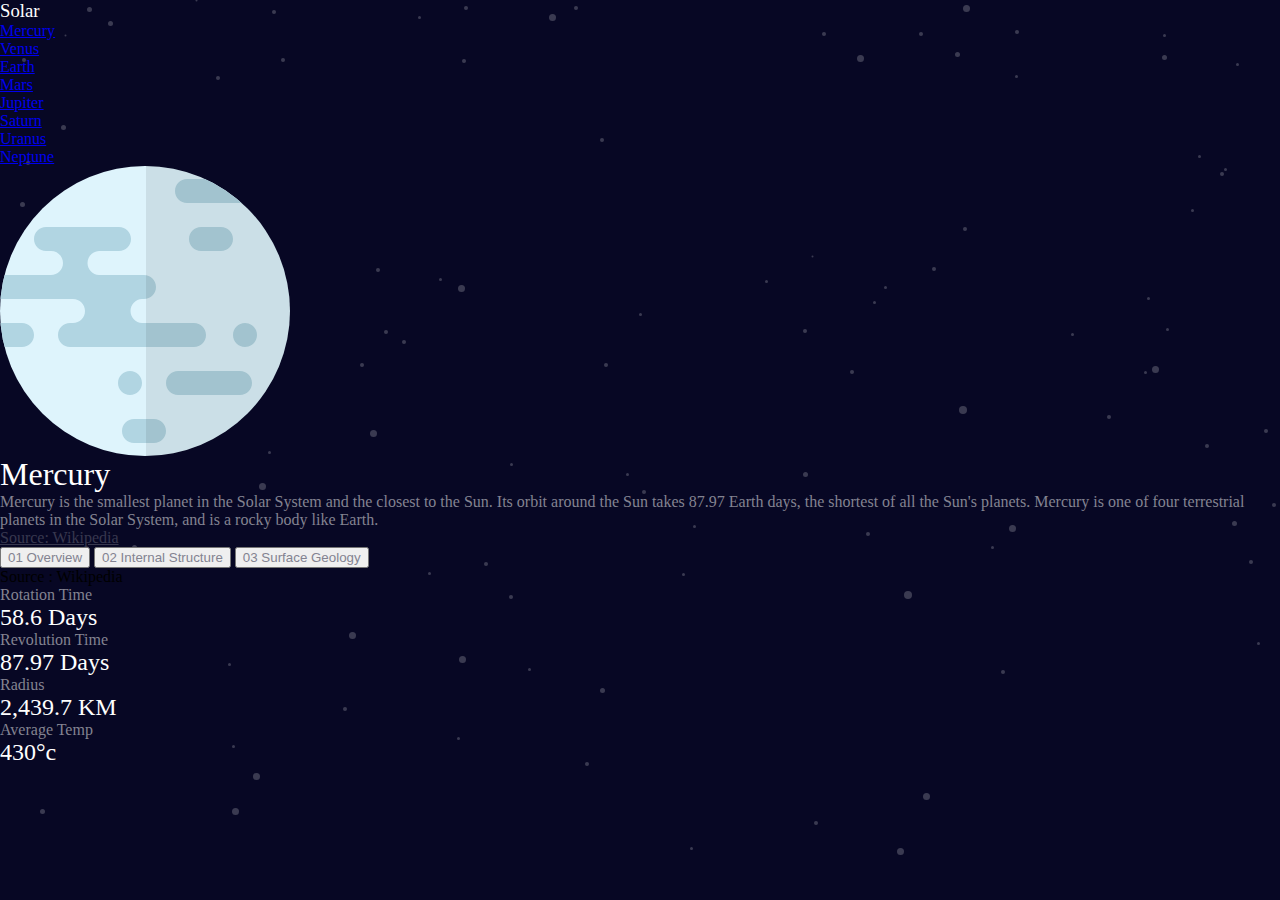
==== index.html @ 9b6a4472 "add basic text coloring, and a basic button styles" ====
<!DOCTYPE html>
<html lang="en">
<head>
  <meta charset="UTF-8">
  <meta name="viewport" content="width=device-width, initial-scale=1.0">
  <title>Solar</title>
  <link rel="stylesheet" href="css/main.css">
</head>
<body style="background-image: url('assets/background-stars.svg');">
  <section class="main-container">
 <nav>
   <h3>Solar</h3>
   <ul>
     <li><a href="index.html">Mercury</a></li>
     <li><a href="venus.html">Venus</a></li>
     <li><a href="earth.html">Earth</a></li>
     <li><a href="mars.html">Mars</a></li>
     <li><a href="jupiter.html">Jupiter</a></li>
     <li><a href="saturn.html">Saturn</a></li>
     <li><a href="uranus.html">Uranus</a></li>
     <li><a href="neptune.html">Neptune</a></li>
   </ul>
 </nav>
 
 
 <article class="main-content">
   <div class="planetframes">
     <img style="display: block;"  id="overview" src="/assets/planet-mercury.svg" alt="">
     <img style="display: none;" id="internal" src="assets/planet-mercury-internal.svg" alt="">
     <img style="display: none;" id="surface" src="assets/geology-mercury.png" alt="">
   </div>
  <div class="content-card">
   <h1>Mercury</h1>
   
   <p id="outline"> Mercury is the smallest planet in the Solar System and the closest 
    to the Sun. Its orbit around the Sun takes 87.97 Earth days, the 
    shortest of all the Sun's planets. Mercury is one of four terrestrial 
    planets in the Solar System, and is a rocky body like Earth.</p>
    
    <!--This content will be revealed with a JS event tied to the buttons below it. Remove inline styles prior to styling-->
    
    <p id="interior" style="display: none;"> Mercury appears to have a solid silicate crust and mantle overlying a 
      solid, iron sulfide outer core layer, a deeper liquid core layer, and 
      a solid inner core. The planet's density is the second highest in the 
      Solar System at 5.427 g/cm3 , only slightly less than Earth's density.</p>

    <!--This content will be revealed with a JS event tied to the buttons below it. Remove inline styles prior to styling-->

    <p id="geology" style="display: none;">Mercury's surface is similar in appearance to that of the Moon, showing 
      extensive mare-like plains and heavy cratering, indicating that it has 
      been geologically inactive for billions of years. It is more heterogeneous 
      than either Mars's or the Moon’s.</p>

    <p><a href="https://en.wikipedia.org/wiki/Mercury_(planet)">Source: Wikipedia</a></p>
    <button id="one">01 Overview</button>
    <button id="two">02 Internal Structure</button>
    <button id="three">03 Surface Geology</button>
    </div>
 </article>

  Source : Wikipedia <!-- URL: https://en.wikipedia.org/wiki/Mercury_(planet)#Surface_geology -->

 <div class="fact-card-container">
   <div class="fcard">
    <p>Rotation Time</p> 
    <h2>58.6 Days</h2>
   </div>

   <div class="fcard">
    <p>Revolution Time</p> 
    <h2>87.97 Days</h2>
   </div>

   <div class="fcard">
    <p>Radius</p> 
    <h2>2,439.7 KM</h2>
   </div>

   <div class="fcard">
    <p>Average Temp</p> 
    <h2>430°c</h2>
   </div>
 </div>
  
  </section>
  <script src="cross-section.js"></script>
</body>
</html>
---- css/main.css ----
html {
  box-sizing: border-box;
  font-size: 16px;
}

*, *:before, *:after {
  box-sizing: inherit;
}

body, h1, h2, h3, h4, h5, h6, p, ol, ul {
  margin: 0;
  padding: 0;
  font-weight: normal;
}

ol, ul {
  list-style: none;
}

img {
  max-width: 100%;
  height: auto;
}

body {
  background-color: #070724;
  border-color: #38384F;
}

h1, h2, h3 {
  color: #ffffffff;
}

p, li, button {
  color: #838391;
}

p a {
  color: #38384F;
}

button:hover {
  background-color: #2D68F0;
}

/*# sourceMappingURL=main.css.map */
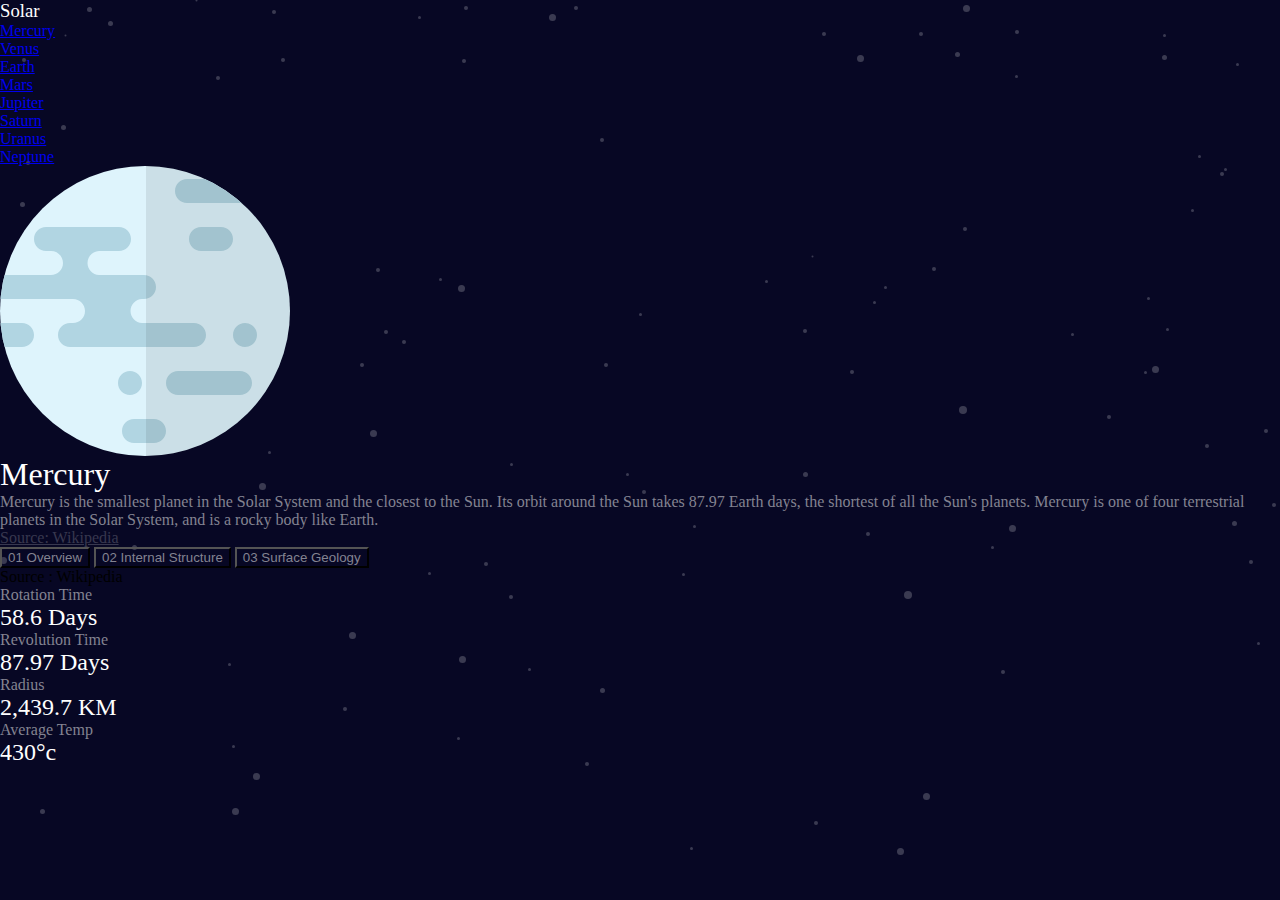
==== commit 68274c0a: "quality of life button styling, remove background, add mercury-specific colors for hover" ====
--- a/index.html
+++ b/index.html
@@ -52,9 +52,9 @@
       than either Mars's or the Moon’s.</p>
 
     <p><a href="https://en.wikipedia.org/wiki/Mercury_(planet)">Source: Wikipedia</a></p>
-    <button id="one">01 Overview</button>
-    <button id="two">02 Internal Structure</button>
-    <button id="three">03 Surface Geology</button>
+    <button type="button" value="button" id="one">01 Overview</button>
+    <button type="button" value="button" id="two">02 Internal Structure</button>
+    <button type="button" value="button" id="three">03 Surface Geology</button>
     </div>
  </article>
 
--- a/css/main.css
+++ b/css/main.css
@@ -39,6 +39,10 @@
   color: #38384F;
 }
 
+button {
+  background: none;
+}
+
 button:hover {
   background-color: #2D68F0;
 }
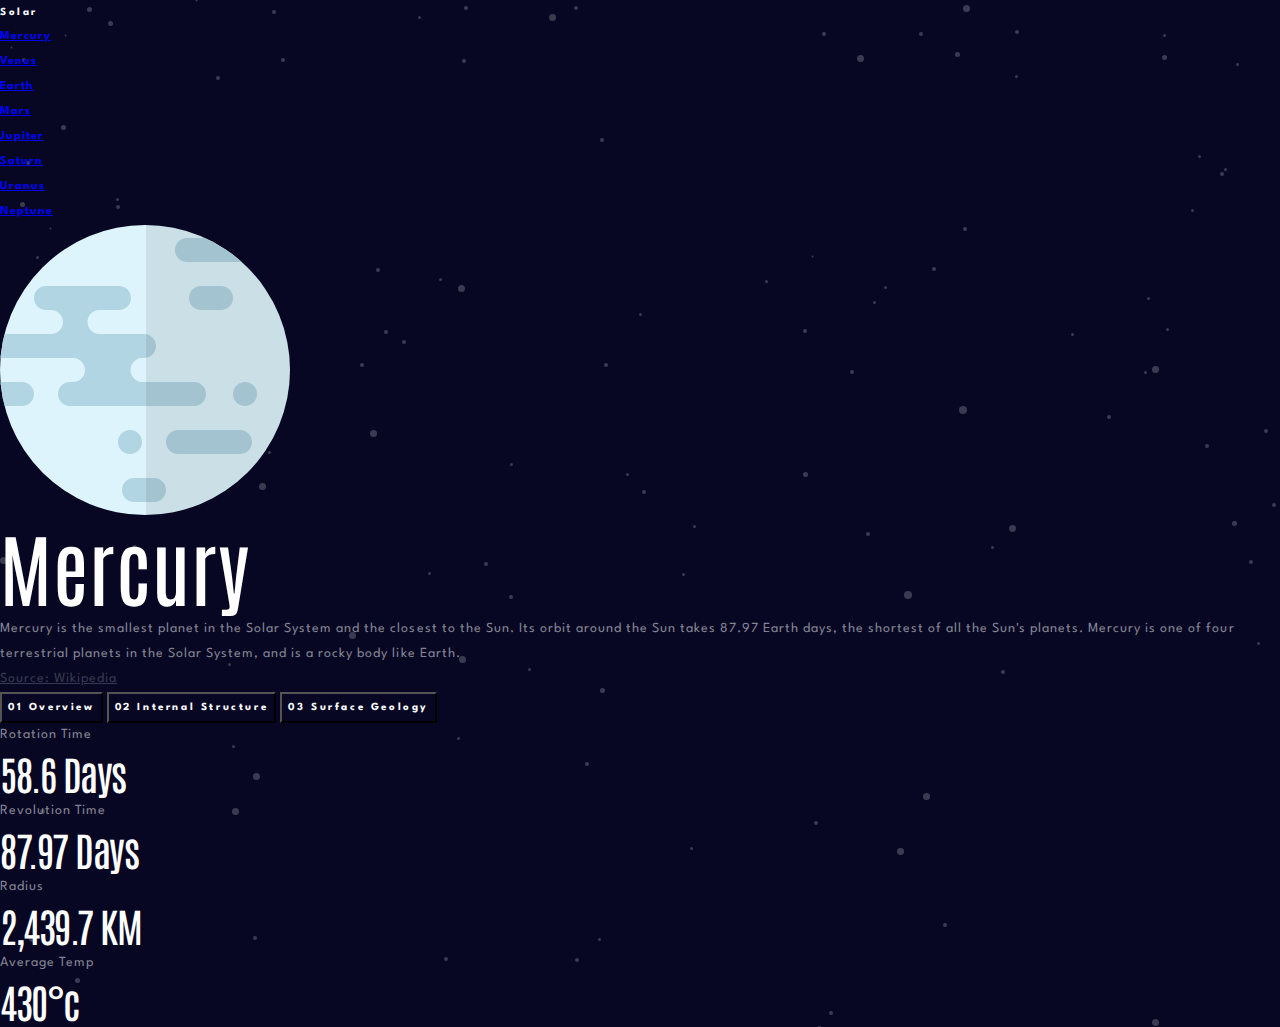
==== commit 34949330: "add typography styles for headings , navigation, and body text" ====
--- a/index.html
+++ b/index.html
@@ -11,14 +11,14 @@
  <nav>
    <h3>Solar</h3>
    <ul>
-     <li><a href="index.html">Mercury</a></li>
-     <li><a href="venus.html">Venus</a></li>
-     <li><a href="earth.html">Earth</a></li>
-     <li><a href="mars.html">Mars</a></li>
-     <li><a href="jupiter.html">Jupiter</a></li>
-     <li><a href="saturn.html">Saturn</a></li>
-     <li><a href="uranus.html">Uranus</a></li>
-     <li><a href="neptune.html">Neptune</a></li>
+     <li><a href="index.html"> <h4>Mercury</h4></a></li>
+     <li><a href="venus.html"> <h4>Venus</h4></a></li>
+     <li><a href="earth.html"> <h4>Earth</h4></a></li>
+     <li><a href="mars.html"> <h4>Mars</h4></a></li>
+     <li><a href="jupiter.html"> <h4>Jupiter</h4></a></li>
+     <li><a href="saturn.html"> <h4>Saturn</h4></a></li>
+     <li><a href="uranus.html"> <h4>Uranus</h4></a></li>
+     <li><a href="neptune.html"> <h4>Neptune</h4></a></li>
    </ul>
  </nav>
  
@@ -52,13 +52,12 @@
       than either Mars's or the Moon’s.</p>
 
     <p><a href="https://en.wikipedia.org/wiki/Mercury_(planet)">Source: Wikipedia</a></p>
-    <button type="button" value="button" id="one">01 Overview</button>
-    <button type="button" value="button" id="two">02 Internal Structure</button>
-    <button type="button" value="button" id="three">03 Surface Geology</button>
+    <button type="button" value="button" id="one"><h3>01 Overview</h3></button>
+    <button type="button" value="button" id="two"> <h3>02 Internal Structure</h3></button>
+    <button type="button" value="button" id="three"> <h3>03 Surface Geology</h3></button>
     </div>
  </article>
 
-  Source : Wikipedia <!-- URL: https://en.wikipedia.org/wiki/Mercury_(planet)#Surface_geology -->
 
  <div class="fact-card-container">
    <div class="fcard">
--- a/css/main.css
+++ b/css/main.css
@@ -1,3 +1,4 @@
+@import url("https://fonts.googleapis.com/css2?family=Antonio:wght@500&family=Spartan:wght@400;700&display=swap");
 html {
   box-sizing: border-box;
   font-size: 16px;
@@ -20,6 +21,45 @@
 img {
   max-width: 100%;
   height: auto;
+}
+
+h1 {
+  font-family: "Antonio", serif;
+  font-weight: 500;
+  font-size: 5rem;
+  line-height: 6.4rem;
+}
+
+h2 {
+  font-family: "Antonio", serif;
+  font-weight: 500;
+  font-size: 2.5rem;
+  line-height: 3.2rem;
+  letter-spacing: -0.09rem;
+}
+
+h3 {
+  font-family: "Spartan", serif;
+  font-weight: 700;
+  font-size: 0.68rem;
+  line-height: 1.56rem;
+  letter-spacing: 0.1625rem;
+}
+
+h4 {
+  font-family: "Spartan", serif;
+  font-weight: 700;
+  font-size: 0.75rem;
+  line-height: 1.56rem;
+  letter-spacing: 0.063rem;
+}
+
+body {
+  font-family: "Spartan", serif;
+  font-weight: 400;
+  font-size: 0.87rem;
+  line-height: 1.56rem;
+  letter-spacing: 0.063rem;
 }
 
 body {
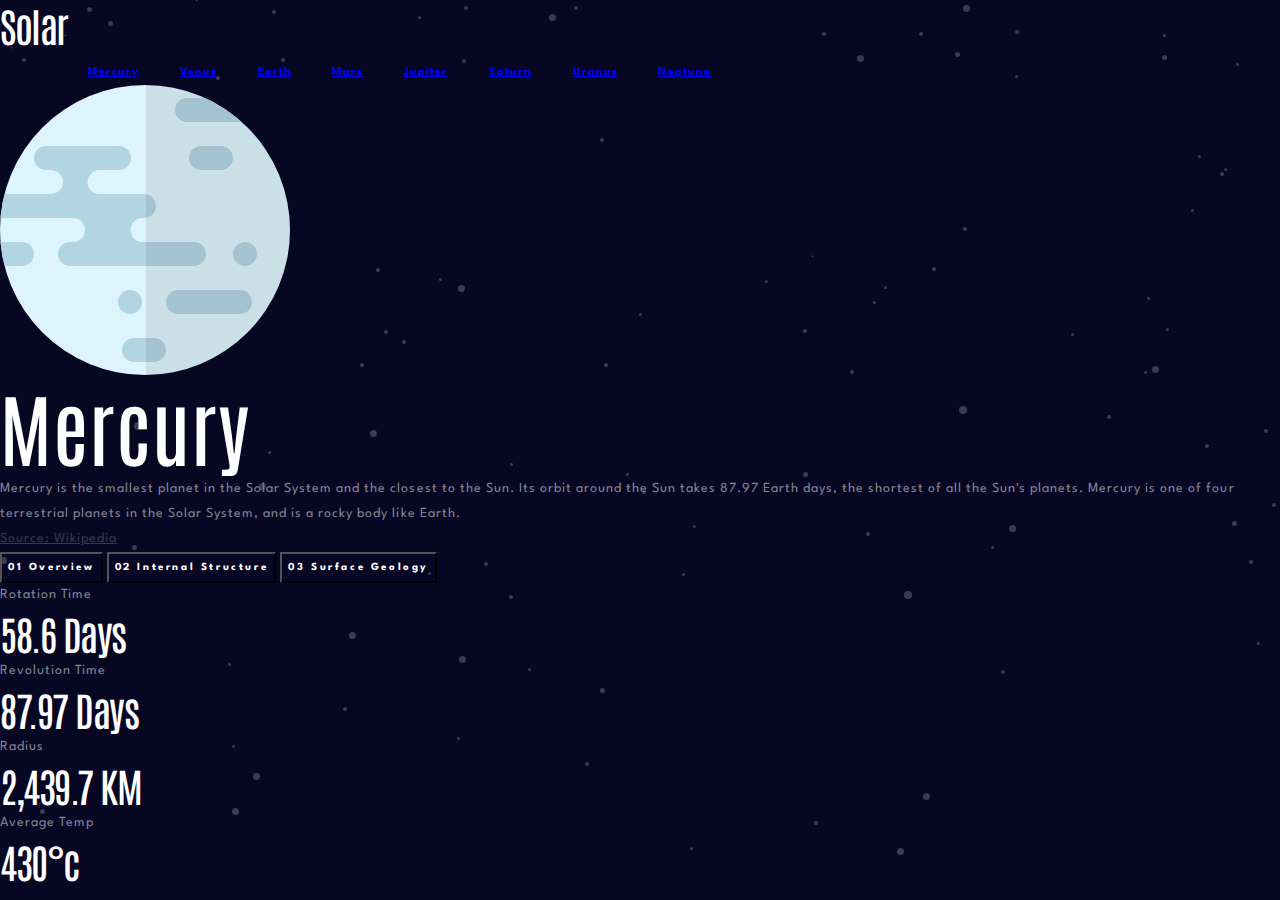
==== commit 7a131890: "begin nav bar layout" ====
--- a/index.html
+++ b/index.html
@@ -9,7 +9,7 @@
 <body style="background-image: url('assets/background-stars.svg');">
   <section class="main-container">
  <nav>
-   <h3>Solar</h3>
+   <h2>Solar</h2>
    <ul>
      <li><a href="index.html"> <h4>Mercury</h4></a></li>
      <li><a href="venus.html"> <h4>Venus</h4></a></li>
--- a/css/main.css
+++ b/css/main.css
@@ -21,6 +21,32 @@
 img {
   max-width: 100%;
   height: auto;
+}
+
+* {
+  box-sizing: border-box;
+}
+
+body {
+  display: flex;
+}
+
+nav {
+  display: flex;
+  height: 5.3rem;
+  flex-direction: row;
+  align-items: center;
+}
+nav h2 {
+  align-self: flex-start;
+}
+nav ul {
+  display: flex;
+  flex-direction: row;
+  align-self: flex-end;
+  height: 1.5rem;
+  width: 41.5rem;
+  justify-content: space-around;
 }
 
 h1 {
@@ -83,8 +109,12 @@
   background: none;
 }
 
+button:focus {
+  background-color: #419EBB;
+}
+
 button:hover {
-  background-color: #2D68F0;
+  background-color: #38384F;
 }
 
 /*# sourceMappingURL=main.css.map */
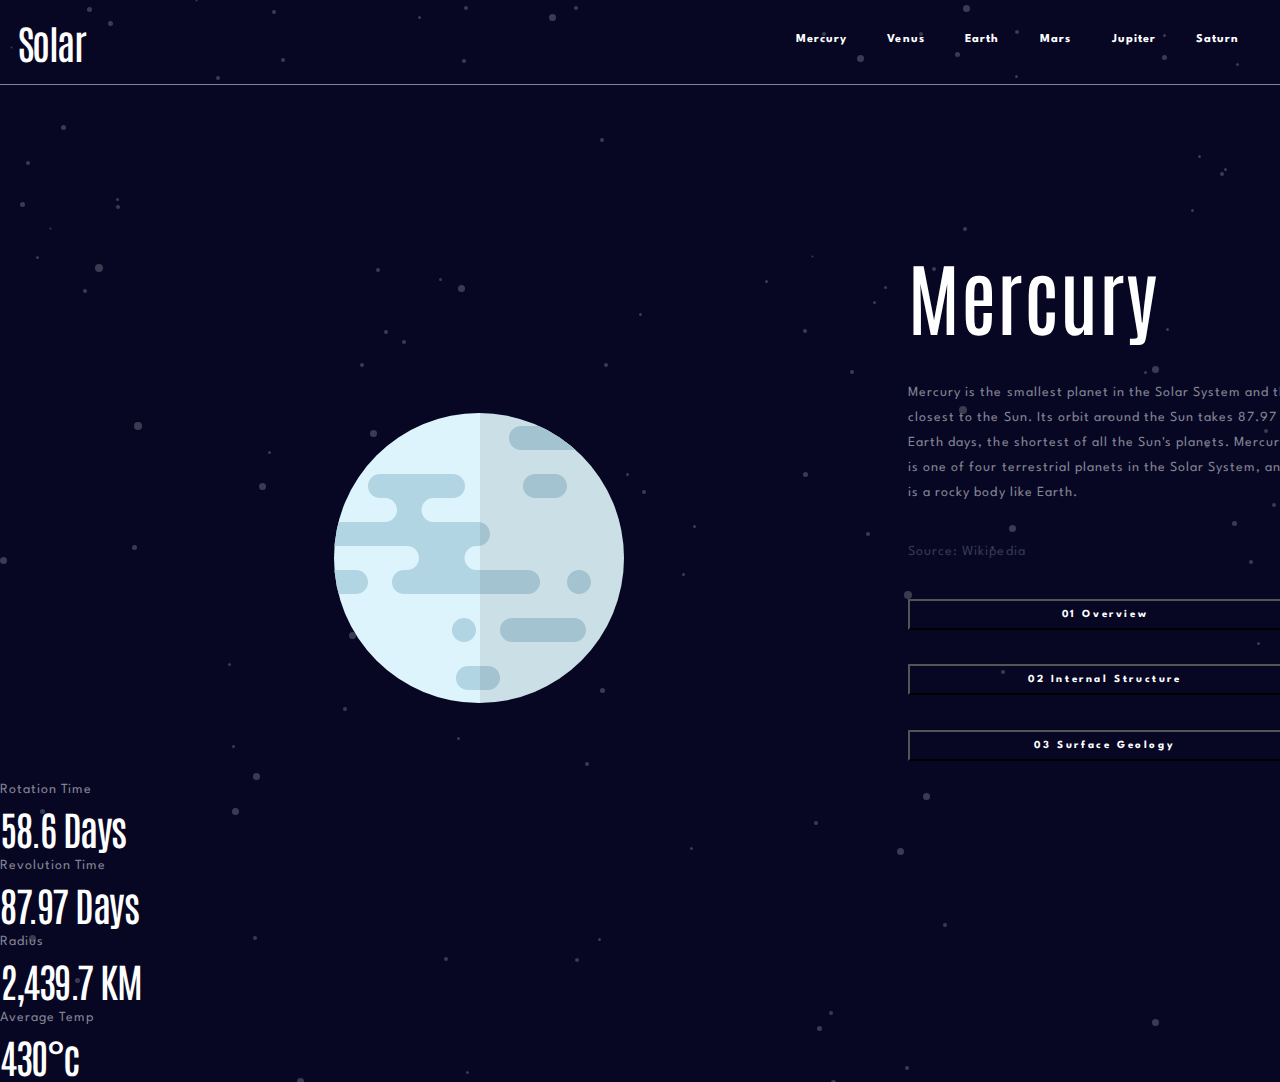
==== commit a488f436: "add layout for planet cut away images" ====
--- a/index.html
+++ b/index.html
@@ -27,7 +27,7 @@
    <div class="planetframes">
      <img style="display: block;"  id="overview" src="/assets/planet-mercury.svg" alt="">
      <img style="display: none;" id="internal" src="assets/planet-mercury-internal.svg" alt="">
-     <img style="display: none;" id="surface" src="assets/geology-mercury.png" alt="">
+     <img style="display: none;"  id="surface" src="assets/geology-mercury.png" alt="">
    </div>
   <div class="content-card">
    <h1>Mercury</h1>
--- a/css/main.css
+++ b/css/main.css
@@ -29,24 +29,64 @@
 
 body {
   display: flex;
+  width: 1440px;
+  height: 1024px;
 }
 
 nav {
   display: flex;
   height: 5.3rem;
   flex-direction: row;
+  justify-content: space-between;
   align-items: center;
 }
 nav h2 {
   align-self: flex-start;
+  justify-content: center;
+  margin-left: 1.1rem;
+  margin-top: 1.06rem;
 }
 nav ul {
   display: flex;
   flex-direction: row;
   align-self: flex-end;
+  align-items: center;
   height: 1.5rem;
   width: 41.5rem;
   justify-content: space-around;
+  margin-bottom: 1.98rem;
+}
+
+.main-content {
+  display: flex;
+  flex-direction: row;
+  width: 100%;
+}
+
+.planetframes {
+  margin-top: 20.5rem;
+  margin-left: 20.9rem;
+}
+.planetframes img {
+  width: 290px;
+  height: 290px;
+}
+.planetframes #surface {
+  z-index: 2;
+  height: 199px;
+  width: 163px;
+  margin-left: 30px;
+}
+
+.content-card {
+  display: flex;
+  flex-direction: column;
+  justify-content: space-around;
+  width: 393px;
+  height: 551px;
+  margin-left: 284px;
+  margin-top: 142px;
+  margin-right: 138px;
 }
 
 h1 {
@@ -93,6 +133,10 @@
   border-color: #38384F;
 }
 
+nav {
+  border-bottom: 0.5px solid #838391;
+}
+
 h1, h2, h3 {
   color: #ffffffff;
 }
@@ -103,6 +147,12 @@
 
 p a {
   color: #38384F;
+  text-decoration: none;
+}
+
+a {
+  color: #ffffffff;
+  text-decoration: none;
 }
 
 button {
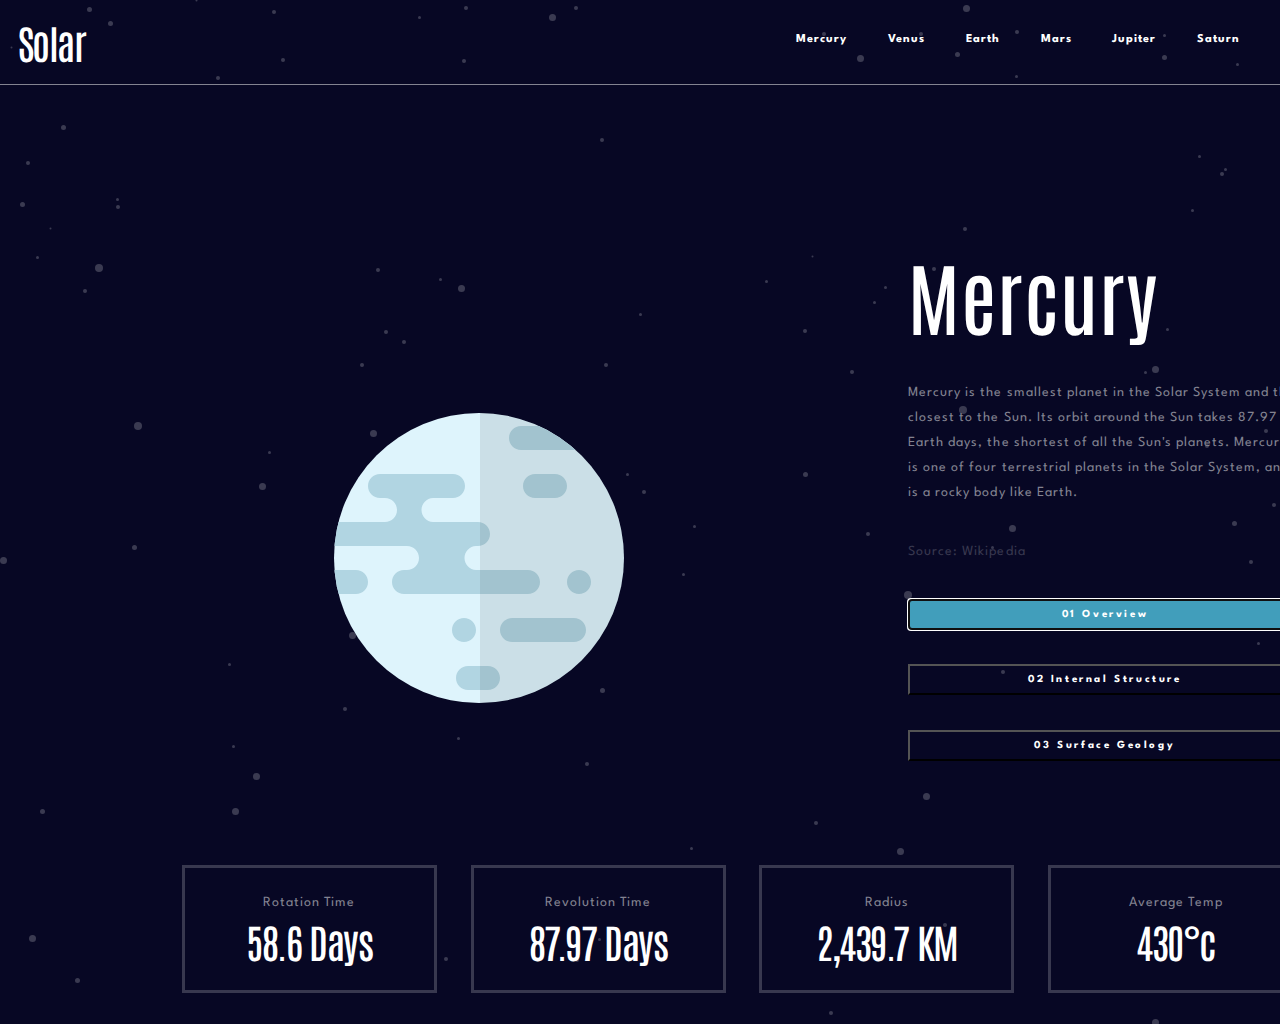
==== commit d485bb88: "refactor of button logic to not hide elements" ====
--- a/index.html
+++ b/index.html
@@ -52,7 +52,7 @@
       than either Mars's or the Moon’s.</p>
 
     <p><a href="https://en.wikipedia.org/wiki/Mercury_(planet)">Source: Wikipedia</a></p>
-    <button type="button" value="button" id="one"><h3>01 Overview</h3></button>
+    <button type="button" autofocus value="button" id="one"><h3>01 Overview</h3></button>
     <button type="button" value="button" id="two"> <h3>02 Internal Structure</h3></button>
     <button type="button" value="button" id="three"> <h3>03 Surface Geology</h3></button>
     </div>
--- a/css/main.css
+++ b/css/main.css
@@ -55,6 +55,10 @@
   width: 41.5rem;
   justify-content: space-around;
   margin-bottom: 1.98rem;
+}
+
+.main-container {
+  width: 100%;
 }
 
 .main-content {
@@ -89,6 +93,23 @@
   margin-right: 138px;
 }
 
+.fact-card-container {
+  display: flex;
+  flex-direction: row;
+  justify-content: space-around;
+  margin-top: 87px;
+  margin-right: 120px;
+  margin-left: 165px;
+}
+.fact-card-container .fcard {
+  display: flex;
+  flex-direction: column;
+  height: 128px;
+  width: 255px;
+  justify-content: center;
+  text-align: center;
+}
+
 h1 {
   font-family: "Antonio", serif;
   font-weight: 500;
@@ -137,11 +158,19 @@
   border-bottom: 0.5px solid #838391;
 }
 
-h1, h2, h3 {
+.fcard {
+  border: 3px solid #38384F;
+}
+
+h1,
+h2,
+h3 {
   color: #ffffffff;
 }
 
-p, li, button {
+p,
+li,
+button {
   color: #838391;
 }
 
@@ -162,6 +191,9 @@
 button:focus {
   background-color: #419EBB;
 }
+button:focus #one {
+  background: none;
+}
 
 button:hover {
   background-color: #38384F;
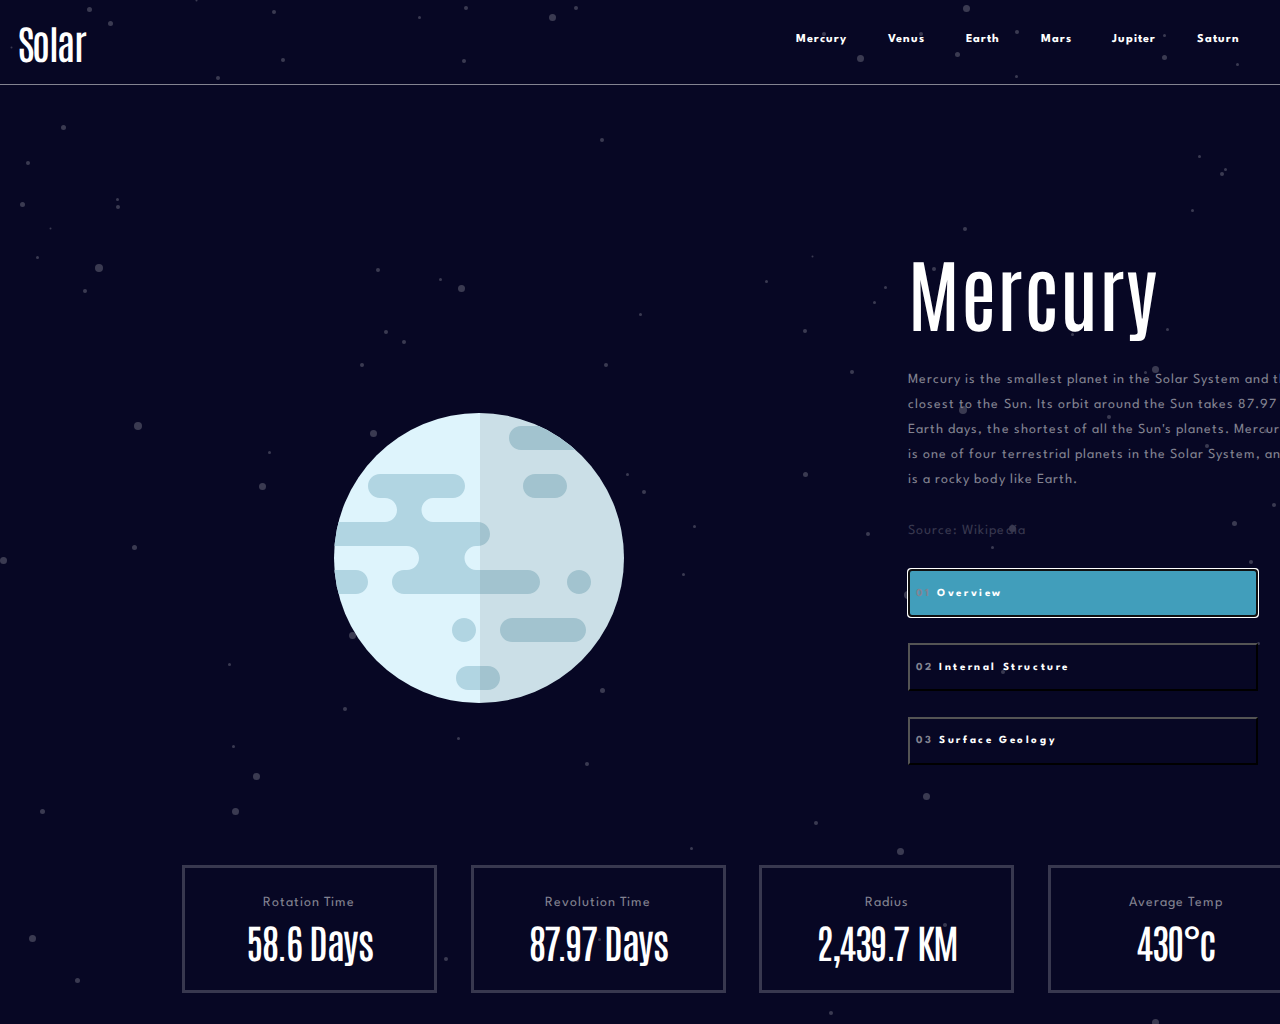
==== commit 52793b55: "begin button styling" ====
--- a/index.html
+++ b/index.html
@@ -52,9 +52,9 @@
       than either Mars's or the Moon’s.</p>
 
     <p><a href="https://en.wikipedia.org/wiki/Mercury_(planet)">Source: Wikipedia</a></p>
-    <button type="button" autofocus value="button" id="one"><h3>01 Overview</h3></button>
-    <button type="button" value="button" id="two"> <h3>02 Internal Structure</h3></button>
-    <button type="button" value="button" id="three"> <h3>03 Surface Geology</h3></button>
+    <button type="button" autofocus value="button" id="one"><h3> <span>01  </span>Overview</h3></button>
+    <button type="button" value="button" id="two"> <h3> <span>02  </span>Internal Structure</h3></button>
+    <button type="button" value="button" id="three"> <h3> <span>03  </span>Surface Geology</h3></button>
     </div>
  </article>
 
--- a/css/main.css
+++ b/css/main.css
@@ -1,4 +1,11 @@
 @import url("https://fonts.googleapis.com/css2?family=Antonio:wght@500&family=Spartan:wght@400;700&display=swap");
+button {
+  height: 48px;
+  width: 350px;
+  text-align: left;
+  box-shadow: none;
+}
+
 html {
   box-sizing: border-box;
   font-size: 16px;
@@ -162,6 +169,10 @@
   border: 3px solid #38384F;
 }
 
+span {
+  color: #838391;
+}
+
 h1,
 h2,
 h3 {
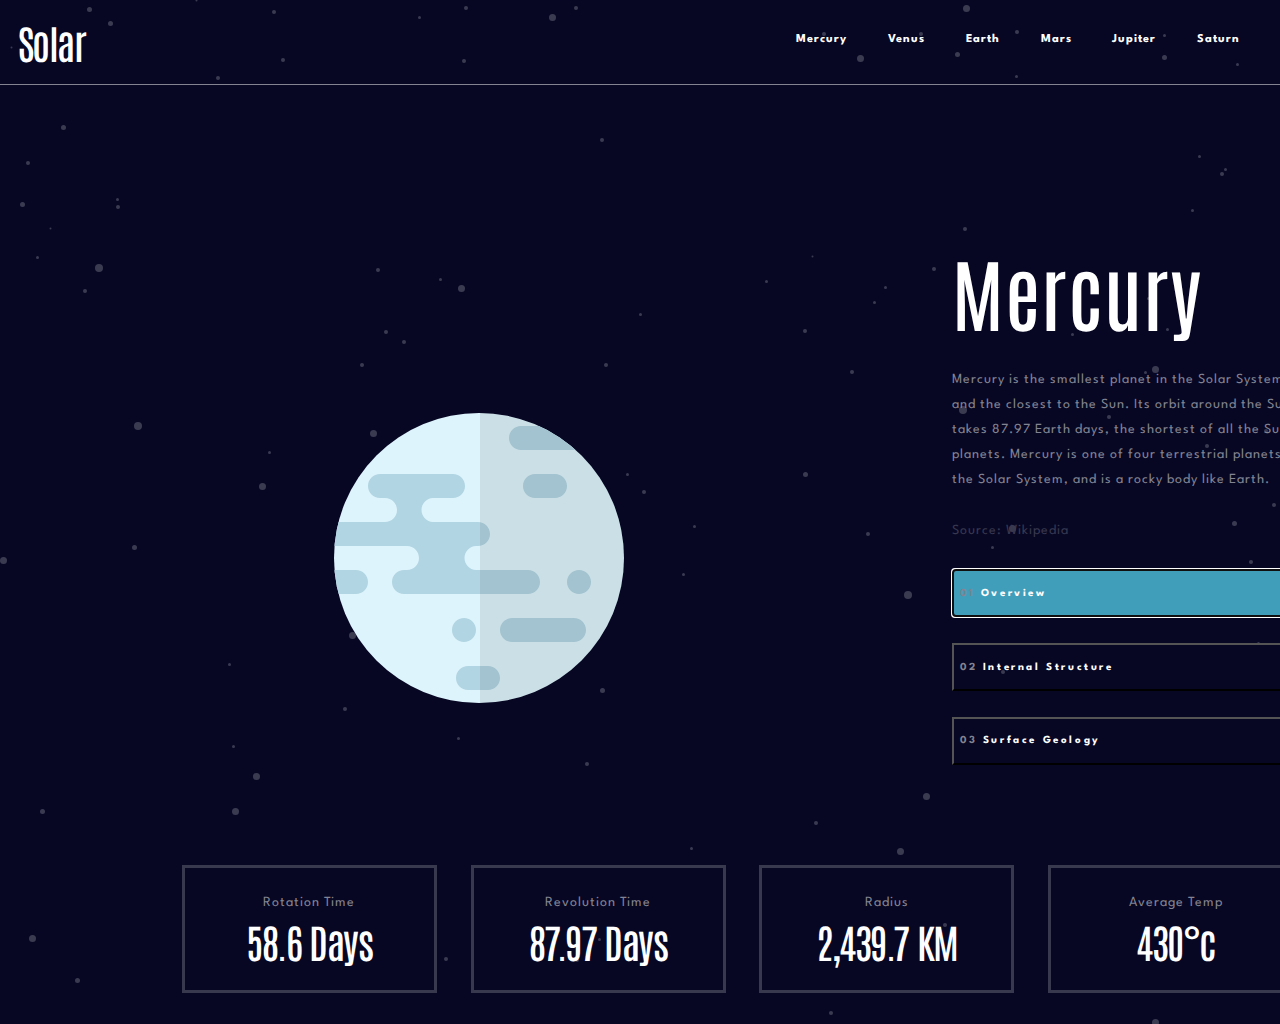
==== commit 4c02b55c: "fix folder paths for deployment for assets and css" ====
--- a/index.html
+++ b/index.html
@@ -25,7 +25,7 @@
  
  <article class="main-content">
    <div class="planetframes">
-     <img style="display: block;"  id="overview" src="/assets/planet-mercury.svg" alt="">
+     <img style="display: block;"  id="overview" src="assets/planet-mercury.svg" alt="">
      <img style="display: none;" id="internal" src="assets/planet-mercury-internal.svg" alt="">
      <img style="display: none;"  id="surface" src="assets/geology-mercury.png" alt="">
    </div>
--- a/css/main.css
+++ b/css/main.css
@@ -75,8 +75,10 @@
 }
 
 .planetframes {
+  width: 900px;
   margin-top: 20.5rem;
   margin-left: 20.9rem;
+  margin-right: 20.9px;
 }
 .planetframes img {
   width: 290px;
@@ -95,7 +97,7 @@
   justify-content: space-around;
   width: 393px;
   height: 551px;
-  margin-left: 284px;
+  margin-left: 100px;
   margin-top: 142px;
   margin-right: 138px;
 }
